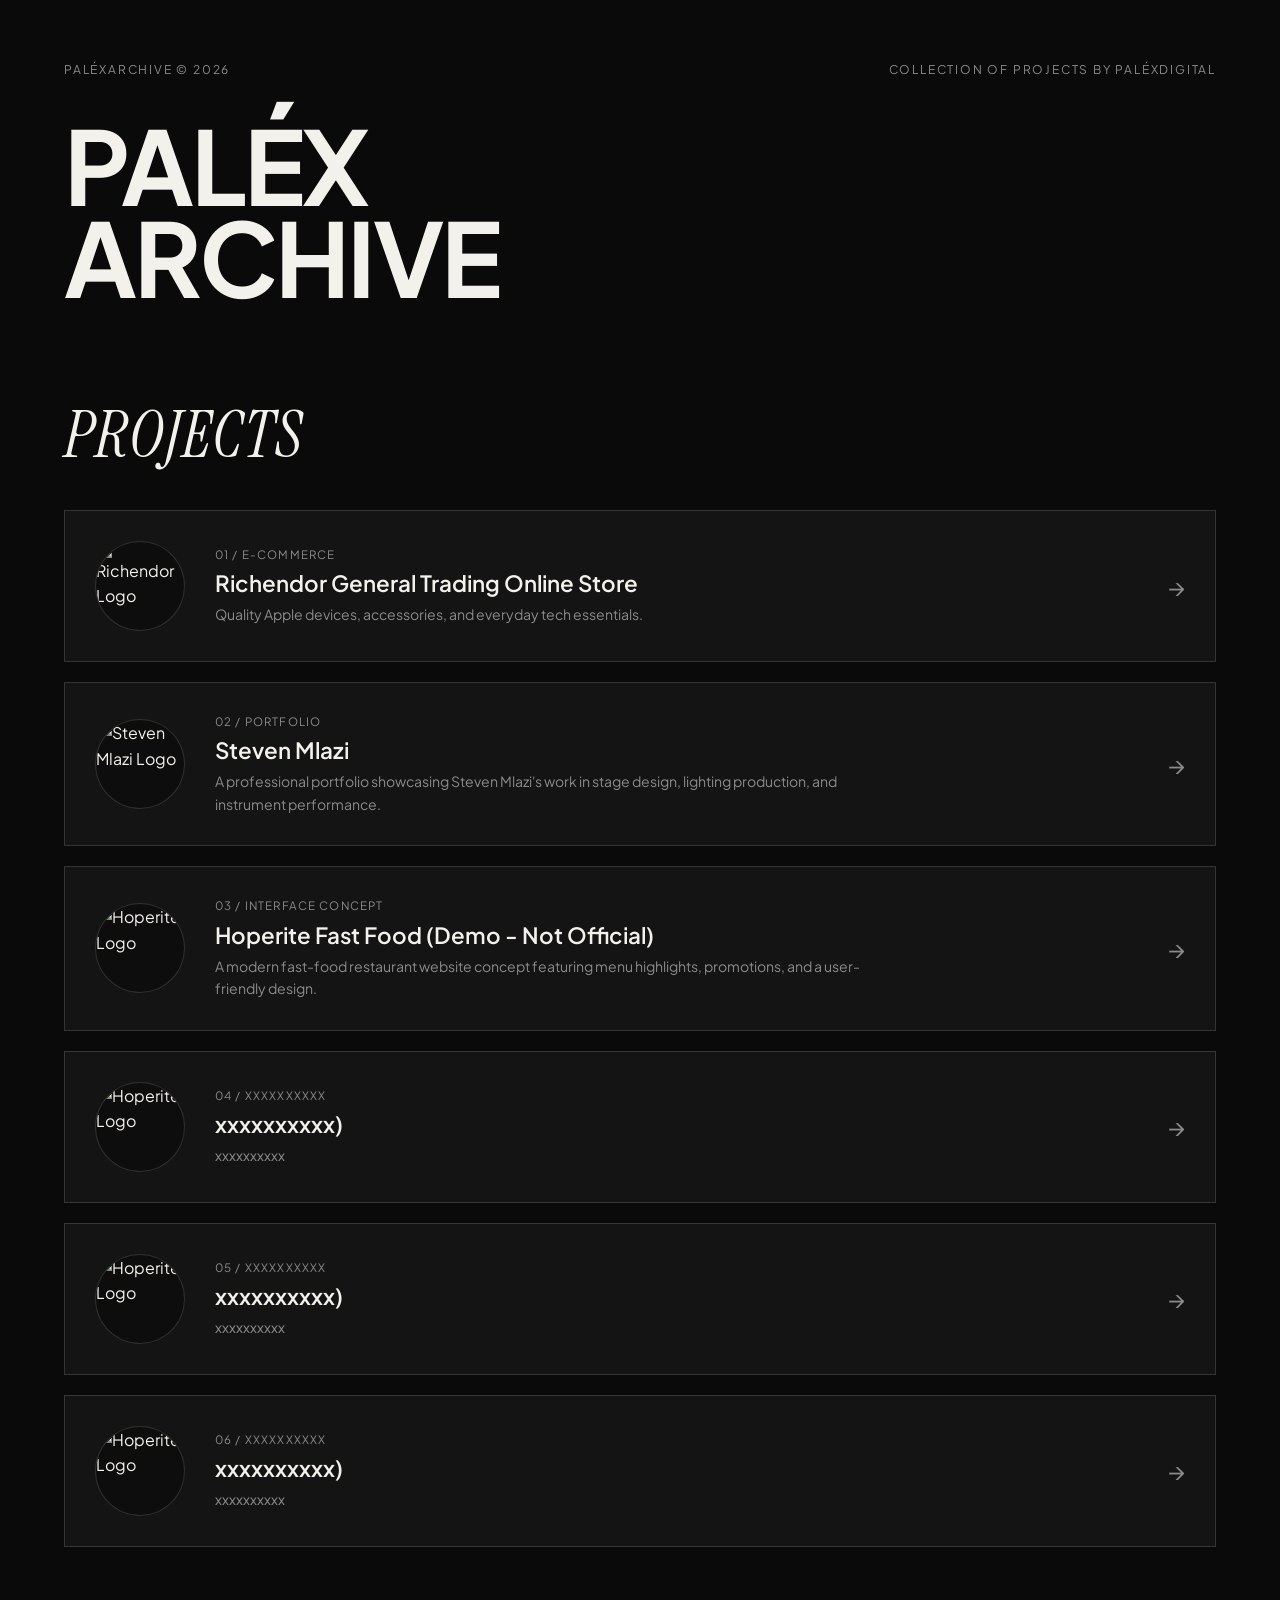
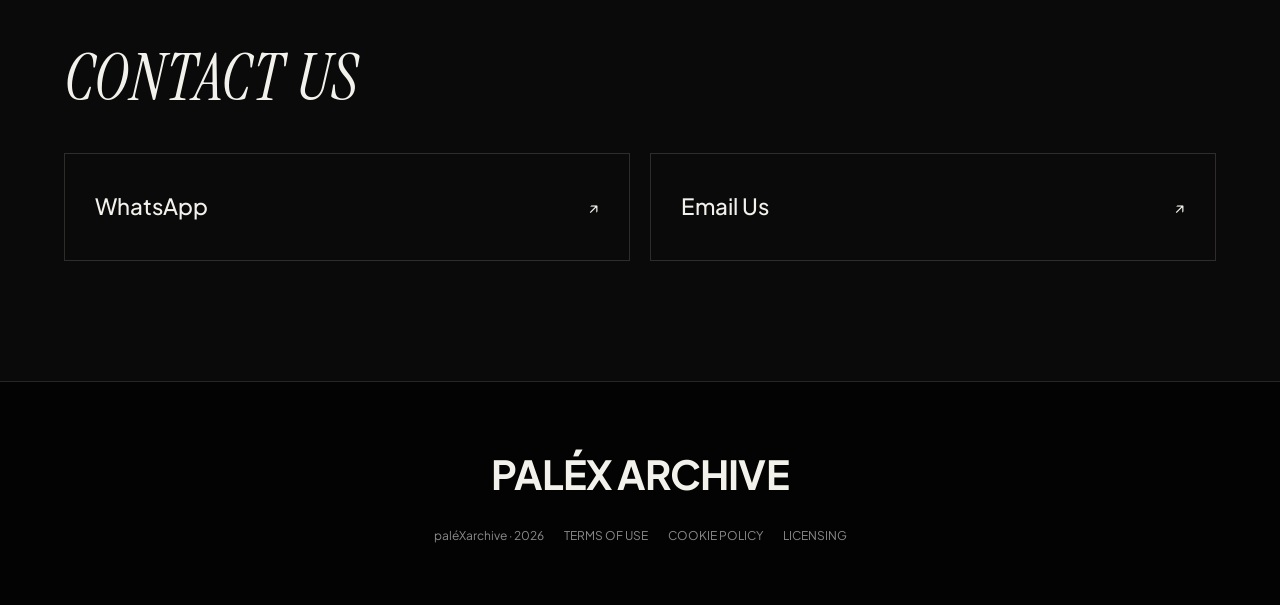
==== archive/index.html @ c6cfdda3 "Add files via upload" ====
<!DOCTYPE html>
<html lang="en">
<head>
<meta charset="UTF-8">
<meta name="viewport" content="width=device-width, initial-scale=1.0">
<title>paléXarchive</title>
<link href="https://fonts.googleapis.com/css2?family=Instrument+Serif:ital@0;1&family=Plus+Jakarta+Sans:wght@300;400;500;600;700&display=swap" rel="stylesheet">
<style>
  *, *::before, *::after { box-sizing: border-box; margin: 0; padding: 0; }

  :root {
    --bg-dark: #0a0a0a;
    --bg-card: #141414;
    --accent-cream: #f3f1eb;
    --text-muted: #8a8a8a;
    --border-color: rgba(243, 241, 235, 0.15);
  }

  body {
    font-family: 'Plus Jakarta Sans', sans-serif;
    background-color: var(--bg-dark);
    color: var(--accent-cream);
    line-height: 1.6;
    padding: 0;
  }

  /* Header Section */
  header {
    max-width: 1200px;
    margin: 0 auto;
    padding: 60px 24px 20px;
  }

  .nav-mini {
    display: flex;
    justify-content: space-between;
    font-size: 0.75rem;
    text-transform: uppercase;
    letter-spacing: 0.15em;
    color: var(--text-muted);
    margin-bottom: 40px;
  }

  .main-title {
    font-size: clamp(3rem, 8vw, 6.5rem);
    font-weight: 700;
    line-height: 0.9;
    text-transform: uppercase;
    letter-spacing: -0.03em;
  }

  /* Layout Container */
  .container {
    max-width: 1200px;
    margin: 0 auto;
    padding: 20px 24px 80px;
  }

  /* Section Titles */
  .section-headline {
    font-family: 'Instrument Serif', serif;
    font-size: clamp(2.5rem, 5vw, 4rem);
    font-style: italic;
    margin: 40px 0 24px;
    font-weight: 400;
    text-transform: uppercase;
    letter-spacing: 0.02em;
  }

  /* Project Stack (One after another vertically) */
  .projects-stack {
    display: flex;
    flex-direction: column;
    gap: 20px;
    margin-bottom: 80px;
  }

  .project-card {
    background-color: var(--bg-card);
    border: 1px solid var(--border-color);
    padding: 30px;
    display: flex;
    align-items: center;
    gap: 30px;
    text-decoration: none;
    color: var(--accent-cream);
    transition: transform 0.2s, background-color 0.2s;
  }
  .project-card:hover {
    background-color: #1a1a1a;
    transform: translateY(-2px);
  }

  /* Circular Logo Container */
  .project-logo-frame {
    width: 90px;
    height: 90px;
    border-radius: 50%;
    border: 1px solid var(--border-color);
    background-color: #0d0d0d;
    display: flex;
    align-items: center;
    justify-content: center;
    flex-shrink: 0;
    overflow: hidden;
  }

  .project-logo-frame img {
    width: 100%;
    height: 100%;
    object-fit: cover;
  }

  .project-content {
    flex-grow: 1;
  }

  .project-meta {
    font-size: 0.72rem;
    color: var(--text-muted);
    text-transform: uppercase;
    letter-spacing: 0.1em;
    margin-bottom: 6px;
  }

  .project-title {
    font-size: 1.4rem;
    font-weight: 600;
    line-height: 1.2;
    margin-bottom: 6px;
  }

  .project-desc {
    font-size: 0.88rem;
    color: var(--text-muted);
    max-width: 650px;
  }

  .project-action {
    font-size: 1.5rem;
    color: var(--text-muted);
    padding-left: 20px;
  }
  .project-card:hover .project-action {
    color: var(--accent-cream);
  }

  /* Contact Cards Section */
  .contact-grid {
    display: grid;
    grid-template-columns: 1fr;
    gap: 20px;
    margin-bottom: 40px;
  }
  @media (min-width: 768px) {
    .contact-grid { grid-template-columns: repeat(2, 1fr); }
  }

  .contact-card {
    border: 1px solid var(--border-color);
    padding: 35px 30px;
    text-decoration: none;
    color: var(--accent-cream);
    display: flex;
    justify-content: space-between;
    align-items: center;
    transition: background-color 0.3s, color 0.3s;
  }
  .contact-card:hover {
    background-color: var(--accent-cream);
    color: var(--bg-dark);
  }

  .contact-title {
    font-size: 1.4rem;
    font-weight: 500;
  }

  /* Responsive Adjustments for Mobile */
  @media (max-width: 600px) {
    .project-card {
      flex-direction: column;
      align-items: flex-start;
      gap: 20px;
      padding: 24px;
    }
    .project-action {
      align-self: flex-end;
      padding-left: 0;
    }
  }

  /* Footer Section */
  footer {
    background-color: #030303;
    border-top: 1px solid var(--border-color);
    padding: 60px 24px;
    text-align: center;
  }

  .footer-logo {
    font-size: 2.5rem;
    font-weight: 700;
    text-transform: uppercase;
    letter-spacing: -0.02em;
    margin-bottom: 20px;
  }

  .footer-meta {
    font-size: 0.75rem;
    color: var(--text-muted);
    display: flex;
    justify-content: center;
    gap: 20px;
    flex-wrap: wrap;
  }
</style>
</head>
<body>

  <header>
    <div class="nav-mini">
      <div>paléXarchive &copy; 2026</div>
      <div>Collection Of Projects by paléXdigital</div>
    </div>
    <h1 class="main-title">PaléX<br>Archive</h1>
  </header>

  <main class="container">
    
    <section>
      <h2 class="section-headline">Projects</h2>
      <div class="projects-stack">
        
        <a class="project-card" href="https://palexdigital.github.io/RICHENDOR-GENERAL-TRADING/">
          <div class="project-logo-frame">
            <img src="https://images.yaga.co.za/_user_profile_pictures/103038062-9581a8b725bf306a17b687b36f6ed419.jpeg?s=300" alt="Richendor Logo">
          </div>
          <div class="project-content">
            <div class="project-meta">01 / E-Commerce</div>
            <div class="project-title">Richendor General Trading Online Store</div>
            <div class="project-desc">Quality Apple devices, accessories, and everyday tech essentials.</div>
          </div>
          <div class="project-action">&rarr;</div>
        </a>

        <a class="project-card" href="https://palexdigital.github.io/stevenmlazi/">
          <div class="project-logo-frame">
            <img src="https://img.sanishtech.com/u/37a1cc0cd04a0426713f88e102d93322.jpg" alt="Steven Mlazi Logo">
          </div>
          <div class="project-content">
            <div class="project-meta">02 / Portfolio</div>
            <div class="project-title">Steven Mlazi</div>
            <div class="project-desc">A professional portfolio showcasing Steven Mlazi's work in stage design, lighting production, and instrument performance.</div>
          </div>
          <div class="project-action">&rarr;</div>
        </a>

        <a class="project-card" href="https://palexdigital.github.io/hoperite-web/">
          <div class="project-logo-frame">
            <img src="https://img.sanishtech.com/u/f6251c95c868f143a77ac88ea7973bd4.png" alt="Hoperite Logo">
          </div>
          <div class="project-content">
            <div class="project-meta">03 / Interface Concept</div>
            <div class="project-title">Hoperite Fast Food (Demo - Not Official)</div>
            <div class="project-desc">A modern fast-food restaurant website concept featuring menu highlights, promotions, and a user-friendly design.</div>
          </div>
          <div class="project-action">&rarr;</div>
        </a>

        <a class="project-card" href="https://xxxxxxxxxx/">
          <div class="project-logo-frame">
            <img src="https://picsum.photos/100/100?random=3" alt="Hoperite Logo">
          </div>
          <div class="project-content">
            <div class="project-meta">04 / xxxxxxxxxx</div>
            <div class="project-title">xxxxxxxxxx)</div>
            <div class="project-desc">xxxxxxxxxx</div>
          </div>
          <div class="project-action">&rarr;</div>
        </a>

       <a class="project-card" href="https://xxxxxxxxxx/">
          <div class="project-logo-frame">
            <img src="https://picsum.photos/100/100?random=3" alt="Hoperite Logo">
          </div>
          <div class="project-content">
            <div class="project-meta">05 / xxxxxxxxxx</div>
            <div class="project-title">xxxxxxxxxx)</div>
            <div class="project-desc">xxxxxxxxxx</div>
          </div>
          <div class="project-action">&rarr;</div>
        </a>

       <a class="project-card" href="https://xxxxxxxxxx/">
          <div class="project-logo-frame">
            <img src="https://picsum.photos/100/100?random=3" alt="Hoperite Logo">
          </div>
          <div class="project-content">
            <div class="project-meta">06 / xxxxxxxxxx</div>
            <div class="project-title">xxxxxxxxxx)</div>
            <div class="project-desc">xxxxxxxxxx</div>
          </div>
          <div class="project-action">&rarr;</div>
        </a>

      </div>
    </section>

    <section>
      <h2 class="section-headline">Contact Us</h2>
      <div class="contact-grid">
        
        <a class="contact-card" href="https://wa.me/27627654746" target="_blank" rel="noopener noreferrer">
          <span class="contact-title">WhatsApp</span>
          <span>&nearr;</span>
        </a>

        <a class="contact-card" href="mailto:palexdigital@gmail.com">
          <span class="contact-title">Email Us</span>
          <span>&nearr;</span>
        </a>

      </div>
    </section>

  </main>

  <footer>
    <div class="footer-logo">PaléX Archive</div>
    <div class="footer-meta">
      <span>paléXarchive &middot; 2026</span>
      <span>TERMS OF USE</span>
      <span>COOKIE POLICY</span>
      <span>LICENSING</span>
    </div>
  </footer>

</body>
</html>
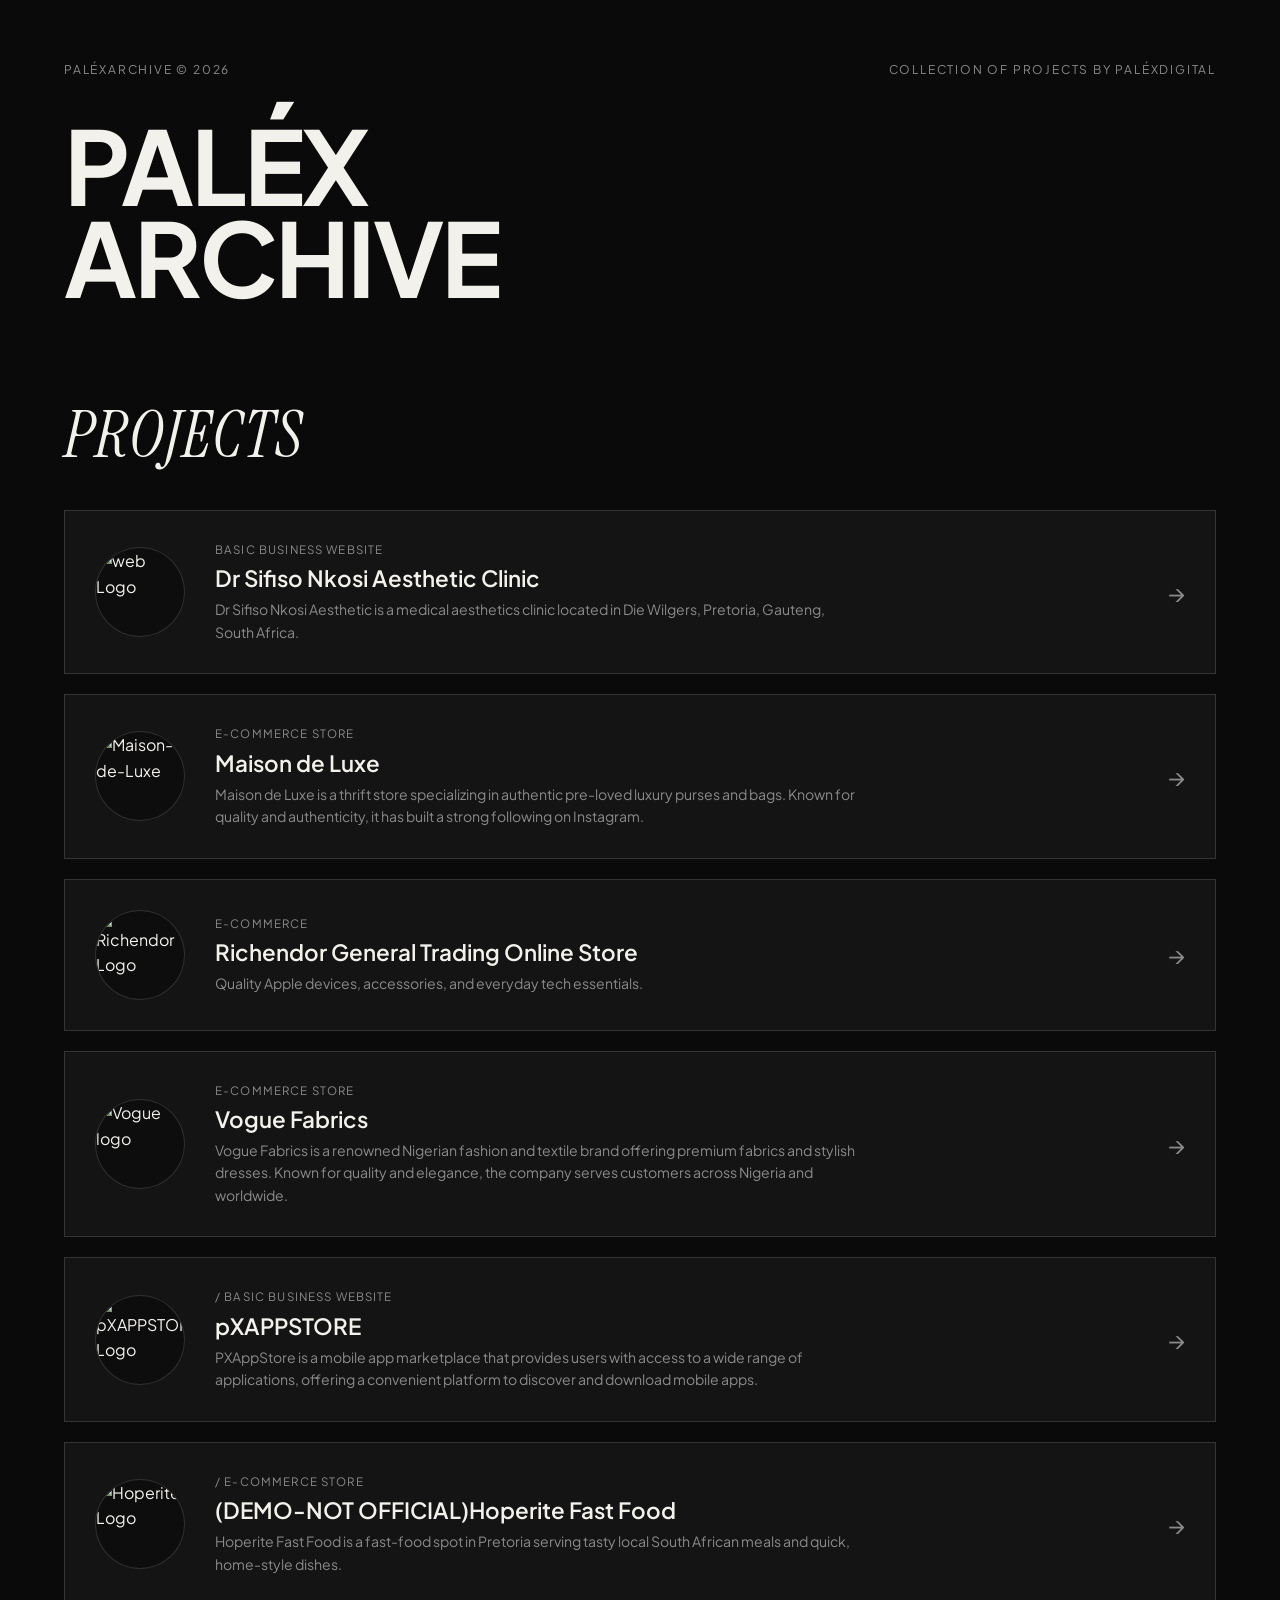
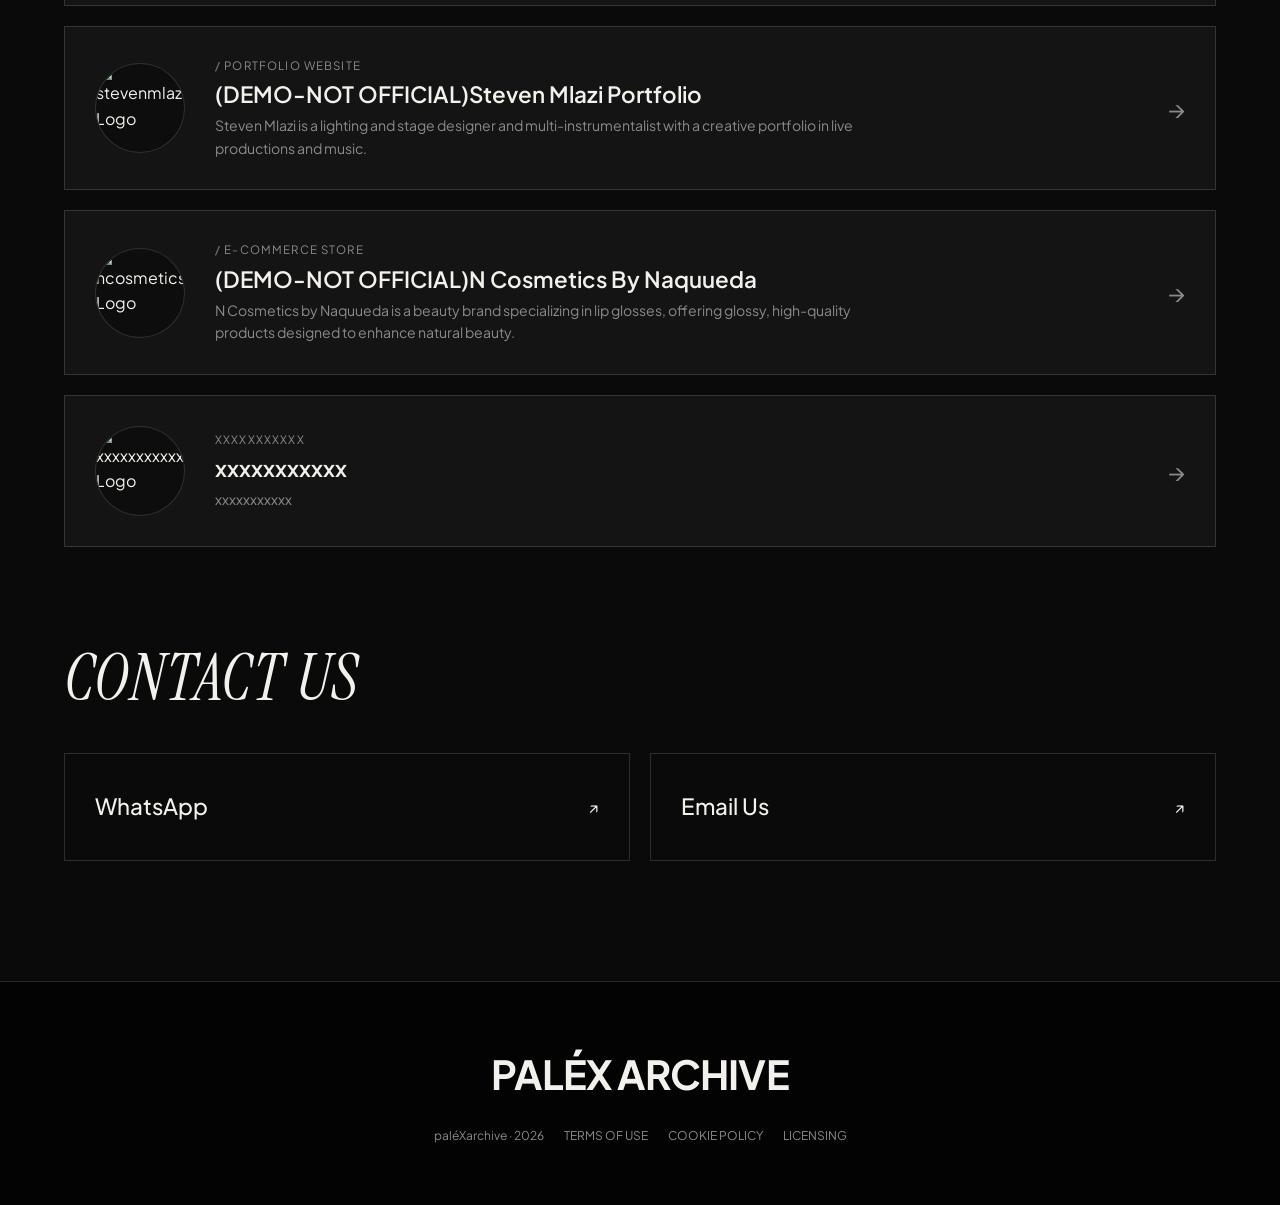
==== commit 7ce85a74: "Update index.html" ====
--- a/archive/index.html
+++ b/archive/index.html
@@ -231,75 +231,110 @@
     <section>
       <h2 class="section-headline">Projects</h2>
       <div class="projects-stack">
+       
+        <a class="project-card" href="https://palexdigital.github.io/DR.-SIFISO-NKOSI-Aesthetic-Clinic/">
+          <div class="project-logo-frame">
+            <img src="image01.jpg" alt="web Logo">
+          </div>
+          <div class="project-content">
+            <div class="project-meta">Basic Business Website</div>
+            <div class="project-title">Dr Sifiso Nkosi Aesthetic Clinic</div>
+            <div class="project-desc">Dr Sifiso Nkosi Aesthetic is a medical aesthetics clinic located in Die Wilgers, Pretoria, Gauteng, South Africa.</div>
+          </div>
+          <div class="project-action">&rarr;</div>
+        </a>
+
+       <a class="project-card" href="https://palexdigital.github.io/Maison-de-Luxe/">
+          <div class="project-logo-frame">
+            <img src="image02.jpg" alt="Maison-de-Luxe">
+          </div>
+          <div class="project-content">
+            <div class="project-meta"> E-Commerce Store</div>
+            <div class="project-title">Maison de Luxe</div>
+            <div class="project-desc">Maison de Luxe is a thrift store specializing in authentic pre-loved luxury purses and bags. Known for quality and authenticity, it has built a strong following on Instagram.</div>
+          </div>
+          <div class="project-action">&rarr;</div>
         
         <a class="project-card" href="https://palexdigital.github.io/RICHENDOR-GENERAL-TRADING/">
           <div class="project-logo-frame">
-            <img src="https://images.yaga.co.za/_user_profile_pictures/103038062-9581a8b725bf306a17b687b36f6ed419.jpeg?s=300" alt="Richendor Logo">
-          </div>
-          <div class="project-content">
-            <div class="project-meta">01 / E-Commerce</div>
+            <img src="image03.jpg" alt="Richendor Logo">
+          </div>
+          <div class="project-content">
+            <div class="project-meta">E-Commerce</div>
             <div class="project-title">Richendor General Trading Online Store</div>
             <div class="project-desc">Quality Apple devices, accessories, and everyday tech essentials.</div>
           </div>
           <div class="project-action">&rarr;</div>
         </a>
 
+        <a class="project-card" href="https://palexdigital.github.io/Vogue-Fabrics/">
+          <div class="project-logo-frame">
+            <img src="image04.jpg" alt="Vogue logo">
+          </div>
+          <div class="project-content">
+            <div class="project-meta"> E-Commerce Store</div>
+            <div class="project-title">Vogue Fabrics</div>
+            <div class="project-desc">Vogue Fabrics is a renowned Nigerian fashion and textile brand offering premium fabrics and stylish dresses. Known for quality and elegance, the company serves customers across Nigeria and worldwide.</div>
+          </div>
+          <div class="project-action">&rarr;</div>
+        </a>
+
+       <a class="project-card" href="https://palexdigital.github.io/pXAPPSTORE/">
+          <div class="project-logo-frame">
+            <img src="image05.jpg" alt="pXAPPSTORE Logo">
+          </div>
+          <div class="project-content">
+            <div class="project-meta">/ Basic Business Website</div>
+            <div class="project-title">pXAPPSTORE</div>
+            <div class="project-desc">PXAppStore is a mobile app marketplace that provides users with access to a wide range of applications, offering a convenient platform to discover and download mobile apps.</div>
+          </div>
+          <div class="project-action">&rarr;</div>
+        </a>
+
+       <a class="project-card" href="https://palexdigital.github.io/hoperite-web/">
+          <div class="project-logo-frame">
+            <img src="image06.jpg" alt="Hoperite Logo">
+          </div>
+          <div class="project-content">
+            <div class="project-meta"> / E-Commerce Store</div>
+            <div class="project-title"> (DEMO-NOT OFFICIAL)Hoperite Fast Food</div>
+            <div class="project-desc">Hoperite Fast Food is a fast-food spot in Pretoria serving tasty local South African meals and quick, home-style dishes.</div>
+          </div>
+          <div class="project-action">&rarr;</div>
+        </a>
+
         <a class="project-card" href="https://palexdigital.github.io/stevenmlazi/">
           <div class="project-logo-frame">
-            <img src="https://img.sanishtech.com/u/37a1cc0cd04a0426713f88e102d93322.jpg" alt="Steven Mlazi Logo">
-          </div>
-          <div class="project-content">
-            <div class="project-meta">02 / Portfolio</div>
-            <div class="project-title">Steven Mlazi</div>
-            <div class="project-desc">A professional portfolio showcasing Steven Mlazi's work in stage design, lighting production, and instrument performance.</div>
-          </div>
-          <div class="project-action">&rarr;</div>
-        </a>
-
-        <a class="project-card" href="https://palexdigital.github.io/hoperite-web/">
-          <div class="project-logo-frame">
-            <img src="https://img.sanishtech.com/u/f6251c95c868f143a77ac88ea7973bd4.png" alt="Hoperite Logo">
-          </div>
-          <div class="project-content">
-            <div class="project-meta">03 / Interface Concept</div>
-            <div class="project-title">Hoperite Fast Food (Demo - Not Official)</div>
-            <div class="project-desc">A modern fast-food restaurant website concept featuring menu highlights, promotions, and a user-friendly design.</div>
-          </div>
-          <div class="project-action">&rarr;</div>
-        </a>
-
-        <a class="project-card" href="https://xxxxxxxxxx/">
-          <div class="project-logo-frame">
-            <img src="https://picsum.photos/100/100?random=3" alt="Hoperite Logo">
-          </div>
-          <div class="project-content">
-            <div class="project-meta">04 / xxxxxxxxxx</div>
-            <div class="project-title">xxxxxxxxxx)</div>
-            <div class="project-desc">xxxxxxxxxx</div>
-          </div>
-          <div class="project-action">&rarr;</div>
-        </a>
-
-       <a class="project-card" href="https://xxxxxxxxxx/">
-          <div class="project-logo-frame">
-            <img src="https://picsum.photos/100/100?random=3" alt="Hoperite Logo">
-          </div>
-          <div class="project-content">
-            <div class="project-meta">05 / xxxxxxxxxx</div>
-            <div class="project-title">xxxxxxxxxx)</div>
-            <div class="project-desc">xxxxxxxxxx</div>
-          </div>
-          <div class="project-action">&rarr;</div>
-        </a>
-
-       <a class="project-card" href="https://xxxxxxxxxx/">
-          <div class="project-logo-frame">
-            <img src="https://picsum.photos/100/100?random=3" alt="Hoperite Logo">
-          </div>
-          <div class="project-content">
-            <div class="project-meta">06 / xxxxxxxxxx</div>
-            <div class="project-title">xxxxxxxxxx)</div>
-            <div class="project-desc">xxxxxxxxxx</div>
+            <img src="image07.jpg" alt="stevenmlazi Logo">
+          </div>
+          <div class="project-content">
+            <div class="project-meta"> / Portfolio Website</div>
+            <div class="project-title"> (DEMO-NOT OFFICIAL)Steven Mlazi Portfolio </div>
+            <div class="project-desc">Steven Mlazi is a lighting and stage designer and multi-instrumentalist with a creative portfolio in live productions and music.</div>
+          </div>
+          <div class="project-action">&rarr;</div>
+        </a>
+
+        <a class="project-card" href="https://palexdigital.github.io/ncosmeticsbynaquueda/">
+          <div class="project-logo-frame">
+            <img src="image08.jpg" alt="ncosmeticsbynaquueda Logo">
+          </div>
+          <div class="project-content">
+            <div class="project-meta"> / E-Commerce Store</div>
+            <div class="project-title"> (DEMO-NOT OFFICIAL)N Cosmetics By Naquueda </div>
+            <div class="project-desc">N Cosmetics by Naquueda is a beauty brand specializing in lip glosses, offering glossy, high-quality products designed to enhance natural beauty.</div>
+          </div>
+          <div class="project-action">&rarr;</div>
+        </a>
+
+        <a class="project-card" href="https://xxxxxxxxxxx">
+          <div class="project-logo-frame">
+            <img src="image00.jpg" alt="xxxxxxxxxxx Logo">
+          </div>
+          <div class="project-content">
+            <div class="project-meta"> xxxxxxxxxxx</div>
+            <div class="project-title"> xxxxxxxxxxx </div>
+            <div class="project-desc">xxxxxxxxxxx</div>
           </div>
           <div class="project-action">&rarr;</div>
         </a>
@@ -337,4 +372,4 @@
   </footer>
 
 </body>
-</html>+</html>
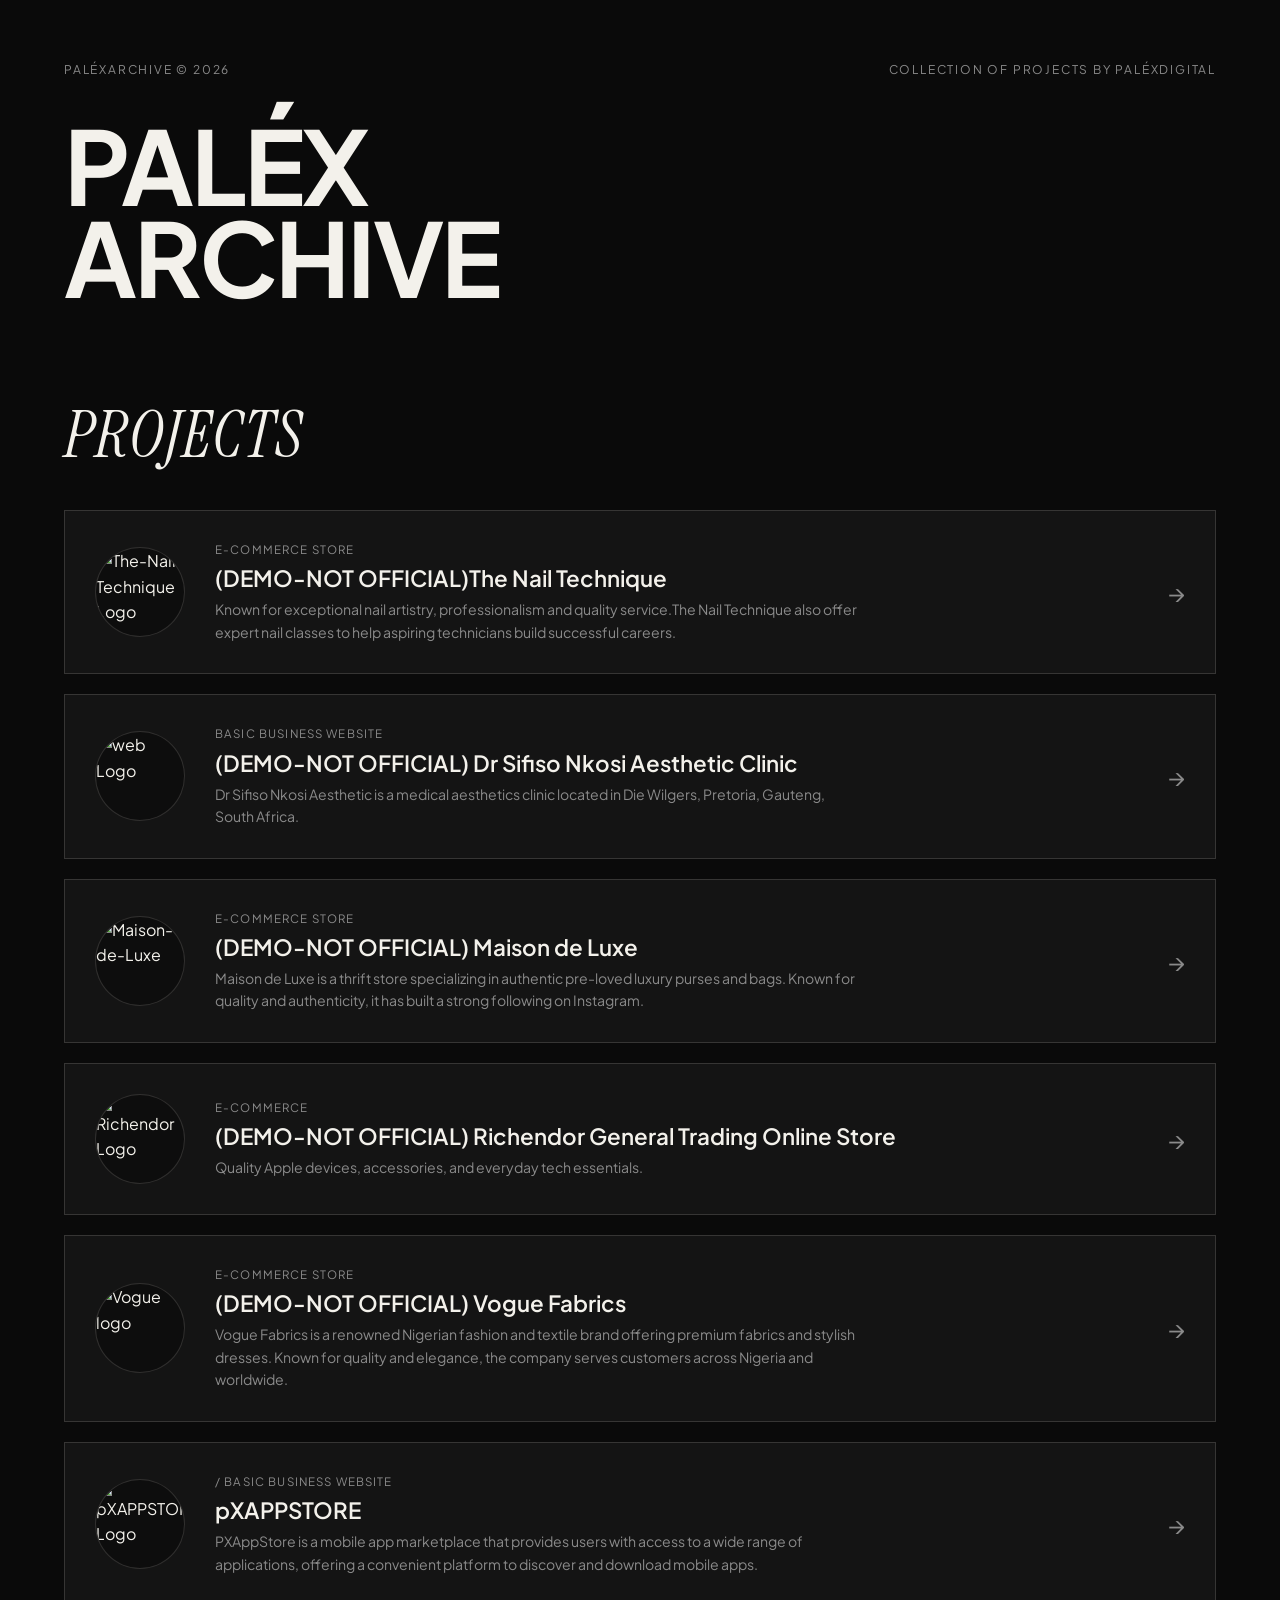
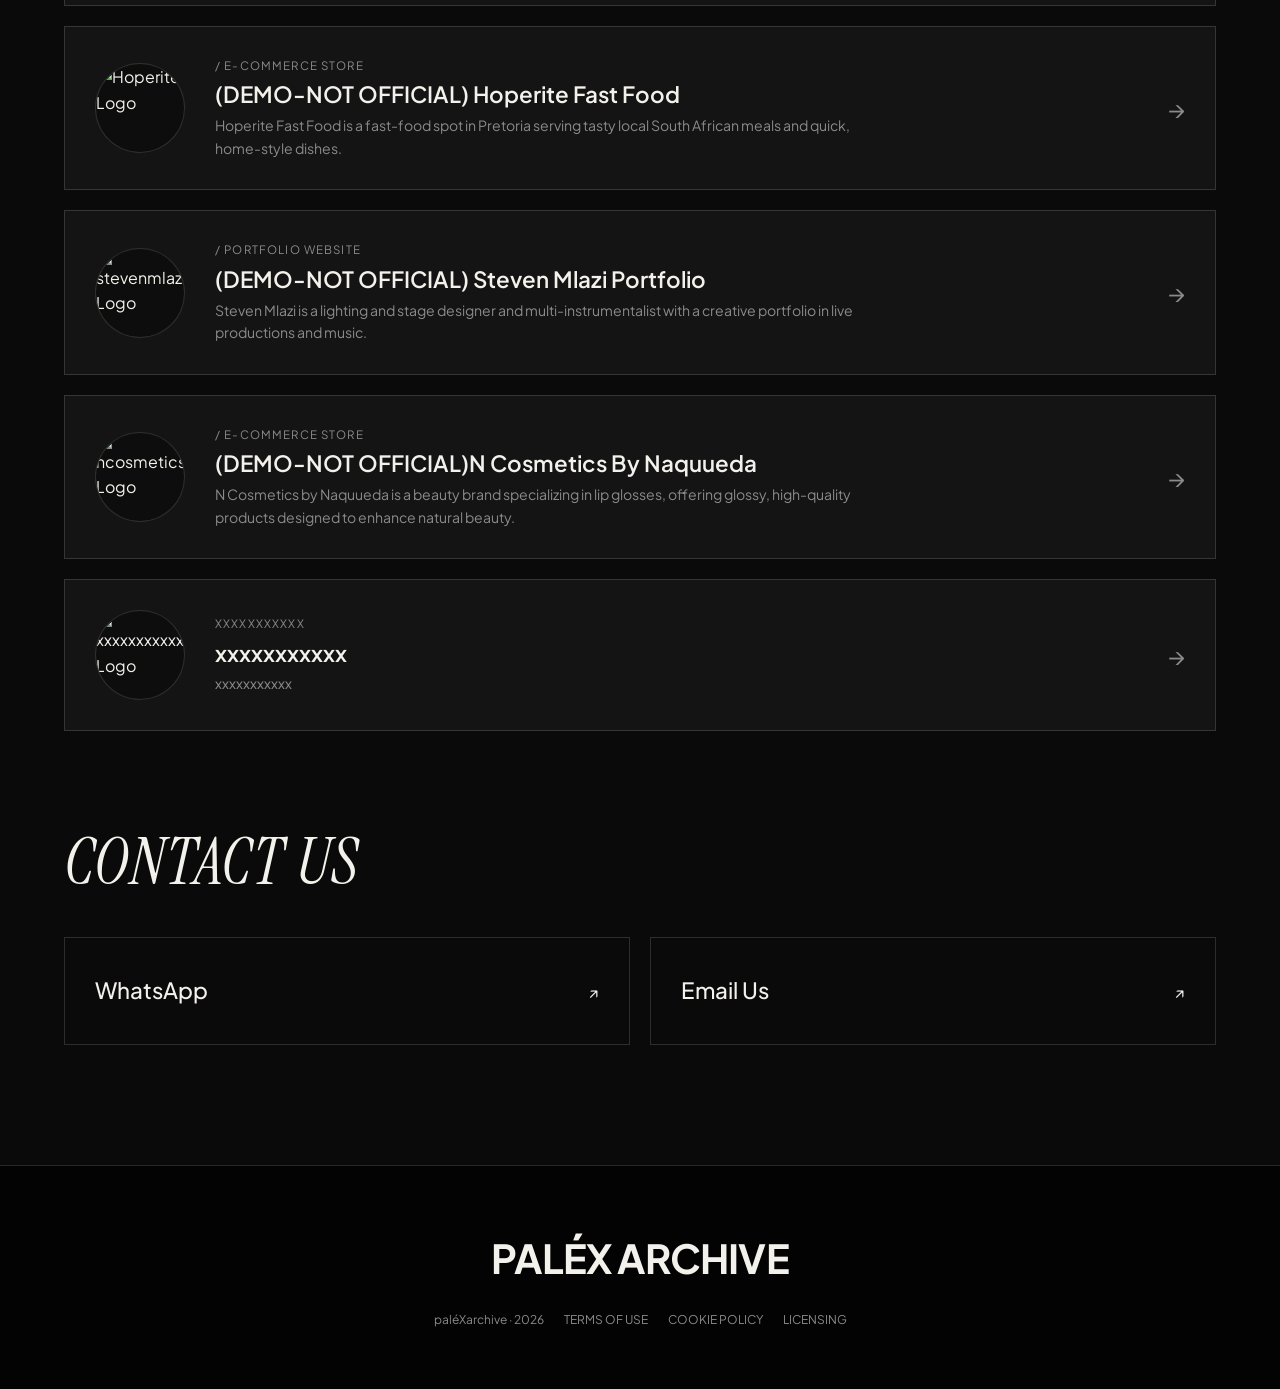
==== commit a2b6c37f: "Update index.html" ====
--- a/archive/index.html
+++ b/archive/index.html
@@ -231,6 +231,18 @@
     <section>
       <h2 class="section-headline">Projects</h2>
       <div class="projects-stack">
+
+        <a class="project-card" href="https://palexdigital.github.io/The-Nail-Technique/">
+          <div class="project-logo-frame">
+            <img src="image09.jpg" alt="The-Nail-Technique Logo">
+          </div>
+          <div class="project-content">
+            <div class="project-meta"> E-Commerce Store</div>
+            <div class="project-title"> (DEMO-NOT OFFICIAL)The Nail Technique </div>
+            <div class="project-desc">Known for exceptional nail artistry, professionalism and quality service.The Nail Technique also offer expert nail classes to help aspiring technicians build successful careers.</div>
+          </div>
+          <div class="project-action">&rarr;</div>
+        </a>
        
         <a class="project-card" href="https://palexdigital.github.io/DR.-SIFISO-NKOSI-Aesthetic-Clinic/">
           <div class="project-logo-frame">
@@ -238,7 +250,7 @@
           </div>
           <div class="project-content">
             <div class="project-meta">Basic Business Website</div>
-            <div class="project-title">Dr Sifiso Nkosi Aesthetic Clinic</div>
+            <div class="project-title"> (DEMO-NOT OFFICIAL) Dr Sifiso Nkosi Aesthetic Clinic</div>
             <div class="project-desc">Dr Sifiso Nkosi Aesthetic is a medical aesthetics clinic located in Die Wilgers, Pretoria, Gauteng, South Africa.</div>
           </div>
           <div class="project-action">&rarr;</div>
@@ -250,7 +262,7 @@
           </div>
           <div class="project-content">
             <div class="project-meta"> E-Commerce Store</div>
-            <div class="project-title">Maison de Luxe</div>
+            <div class="project-title"> (DEMO-NOT OFFICIAL) Maison de Luxe</div>
             <div class="project-desc">Maison de Luxe is a thrift store specializing in authentic pre-loved luxury purses and bags. Known for quality and authenticity, it has built a strong following on Instagram.</div>
           </div>
           <div class="project-action">&rarr;</div>
@@ -261,7 +273,7 @@
           </div>
           <div class="project-content">
             <div class="project-meta">E-Commerce</div>
-            <div class="project-title">Richendor General Trading Online Store</div>
+            <div class="project-title"> (DEMO-NOT OFFICIAL) Richendor General Trading Online Store</div>
             <div class="project-desc">Quality Apple devices, accessories, and everyday tech essentials.</div>
           </div>
           <div class="project-action">&rarr;</div>
@@ -273,7 +285,7 @@
           </div>
           <div class="project-content">
             <div class="project-meta"> E-Commerce Store</div>
-            <div class="project-title">Vogue Fabrics</div>
+            <div class="project-title"> (DEMO-NOT OFFICIAL) Vogue Fabrics</div>
             <div class="project-desc">Vogue Fabrics is a renowned Nigerian fashion and textile brand offering premium fabrics and stylish dresses. Known for quality and elegance, the company serves customers across Nigeria and worldwide.</div>
           </div>
           <div class="project-action">&rarr;</div>
@@ -297,7 +309,7 @@
           </div>
           <div class="project-content">
             <div class="project-meta"> / E-Commerce Store</div>
-            <div class="project-title"> (DEMO-NOT OFFICIAL)Hoperite Fast Food</div>
+            <div class="project-title"> (DEMO-NOT OFFICIAL) Hoperite Fast Food</div>
             <div class="project-desc">Hoperite Fast Food is a fast-food spot in Pretoria serving tasty local South African meals and quick, home-style dishes.</div>
           </div>
           <div class="project-action">&rarr;</div>
@@ -309,7 +321,7 @@
           </div>
           <div class="project-content">
             <div class="project-meta"> / Portfolio Website</div>
-            <div class="project-title"> (DEMO-NOT OFFICIAL)Steven Mlazi Portfolio </div>
+            <div class="project-title"> (DEMO-NOT OFFICIAL) Steven Mlazi Portfolio </div>
             <div class="project-desc">Steven Mlazi is a lighting and stage designer and multi-instrumentalist with a creative portfolio in live productions and music.</div>
           </div>
           <div class="project-action">&rarr;</div>
